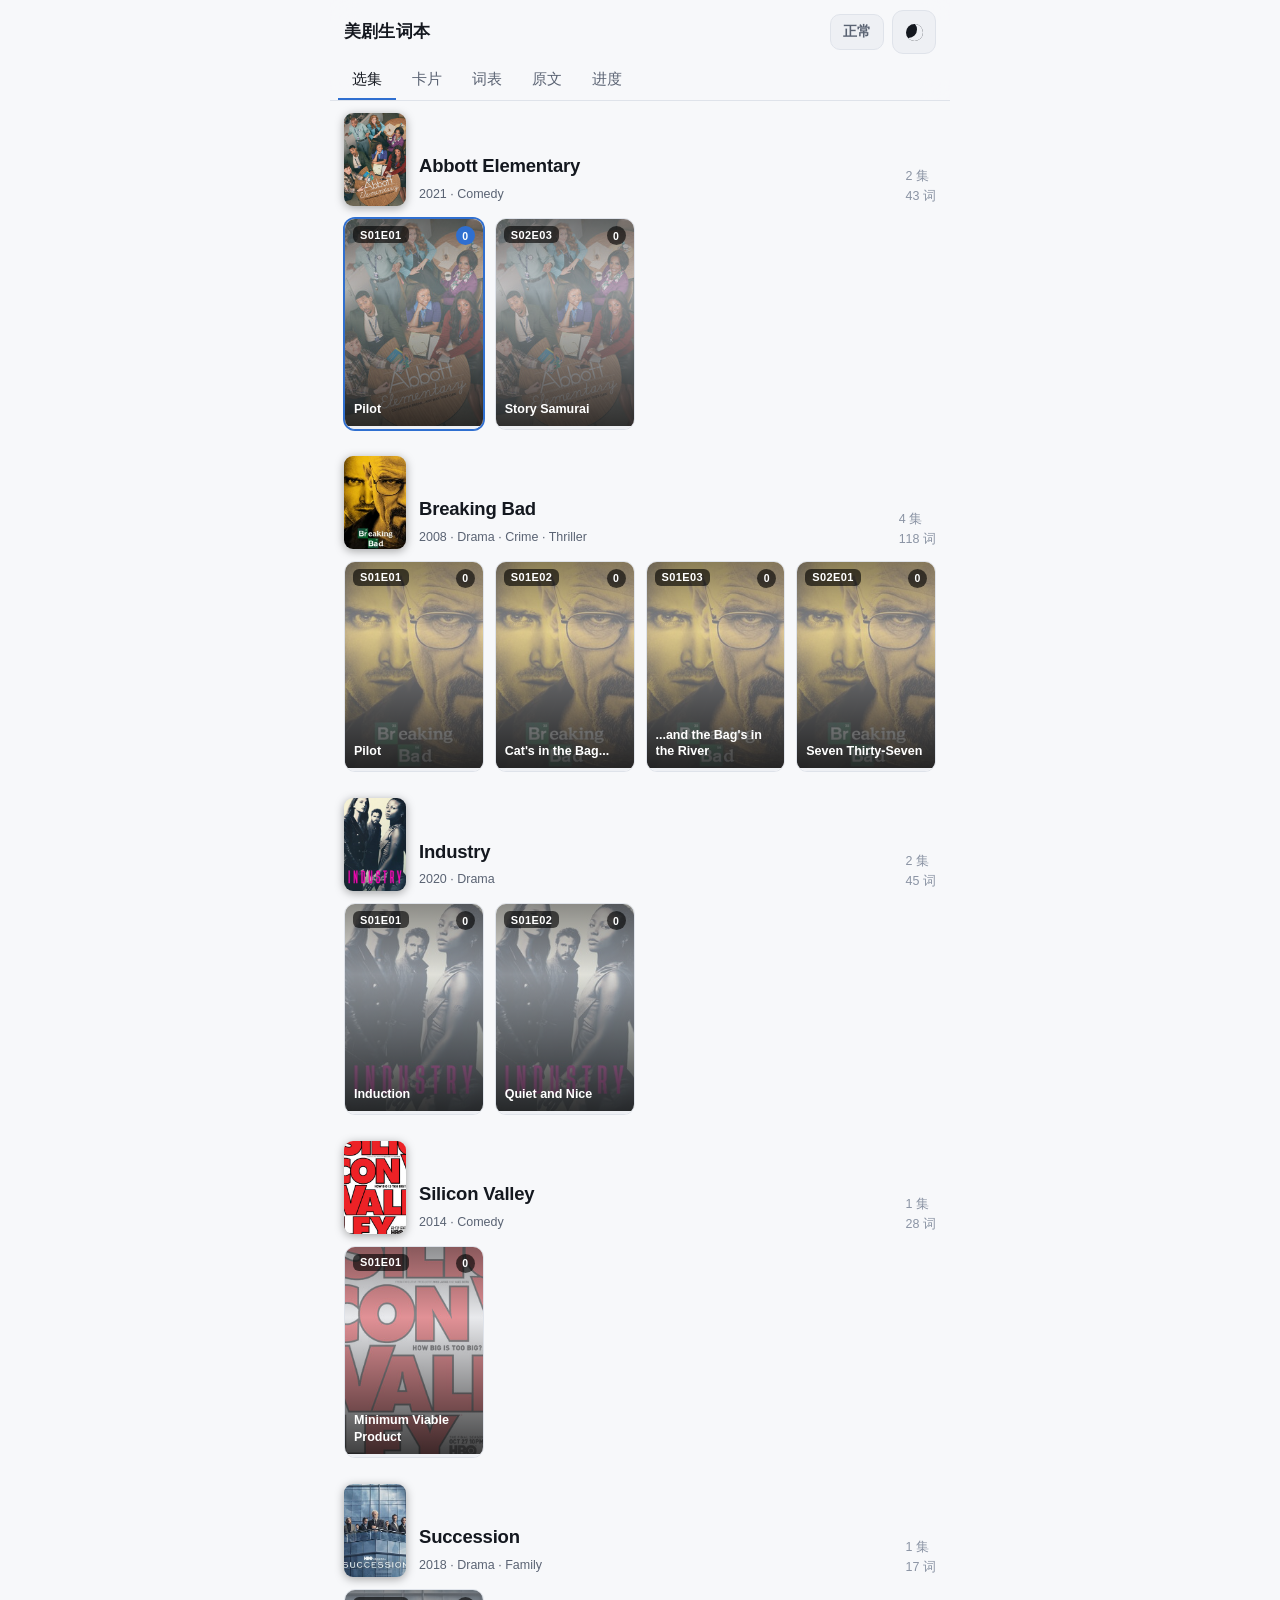
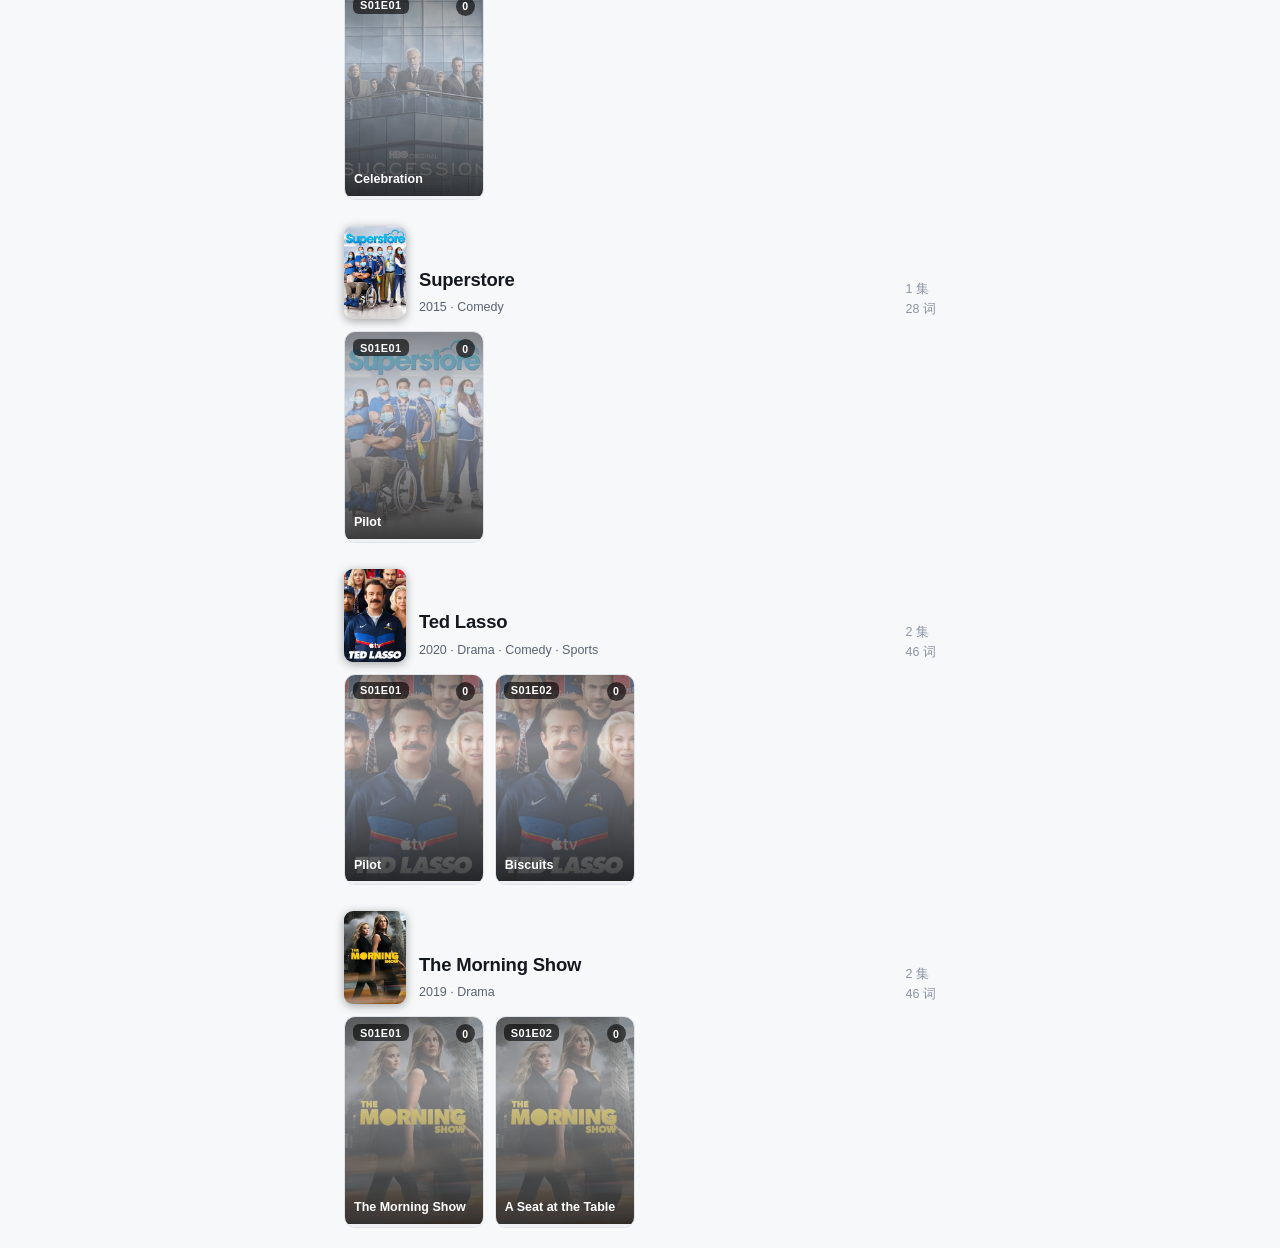
==== index.html @ f0493103 "Deploy 2026-10-09 22:53" ====
<!DOCTYPE html>
<html lang="zh-CN">
<head>
<meta charset="utf-8">
<meta name="viewport" content="width=device-width,initial-scale=1,viewport-fit=cover,maximum-scale=1">
<meta name="theme-color" content="#0f1115">
<meta name="apple-mobile-web-app-capable" content="yes">
<meta name="apple-mobile-web-app-status-bar-style" content="black-translucent">
<meta name="apple-mobile-web-app-title" content="美剧生词本">
<title>美剧生词本</title>
<link rel="manifest" href="manifest.webmanifest">
<link rel="icon" href="icon.svg" type="image/svg+xml">
<link rel="apple-touch-icon" href="icon.svg">
<link rel="stylesheet" href="assets/app.css?v=a0de4912">
</head>
<body>
<div id="app" data-view="library">
  <header class="topbar">
    <div class="topbar-row">
      <h1 class="brand">美剧生词本</h1>
      <div class="topbar-actions">
        <button id="btn-rate" class="rate-btn" aria-label="朗读速度">慢</button>
        <button id="btn-theme" class="icon-btn" aria-label="切换主题">
          <span class="ico-theme"></span>
        </button>
      </div>
    </div>
    <nav class="tabs" role="tablist">
      <button class="tab is-active" data-tab="library" role="tab">选集</button>
      <button class="tab" data-tab="cards" role="tab">卡片</button>
      <button class="tab" data-tab="list" role="tab">词表</button>
      <button class="tab" data-tab="script" role="tab">原文</button>
      <button class="tab" data-tab="stats" role="tab">进度</button>
    </nav>
  </header>

  <section id="view-library" class="view is-active">
    <div id="library-body" class="library-body"></div>
  </section>

  <section id="view-cards" class="view">
    <div class="toolbar">
      <select id="filter-episode" class="select" aria-label="选择剧集"></select>
      <select id="filter-level" class="select" aria-label="按级别筛选">
        <option value="">全部级别</option>
        <option value="B2">B2</option>
        <option value="C1">C1</option>
      </select>
      <select id="filter-status" class="select" aria-label="按掌握状态筛选">
        <option value="">全部状态</option>
        <option value="new">未学习</option>
        <option value="learning">复习中</option>
        <option value="mastered">已掌握</option>
      </select>
    </div>

    <div class="progress-strip">
      <div class="progress-track"><div id="progress-fill" class="progress-fill"></div></div>
      <div class="progress-meta">
        <span id="progress-count">0 / 0</span>
        <span id="progress-pct">0%</span>
      </div>
    </div>

    <div id="card-stage" class="card-stage"></div>

    <div id="card-nav" class="card-nav">
      <button id="btn-prev" class="btn btn-ghost" aria-label="上一个">‹</button>
      <button id="btn-known" class="btn btn-known">认识</button>
      <button id="btn-unsure" class="btn btn-unsure">模糊</button>
      <button id="btn-flip" class="btn btn-primary">看释义</button>
      <button id="btn-next" class="btn btn-ghost" aria-label="下一个">›</button>
    </div>
  </section>

  <section id="view-list" class="view">
    <div class="toolbar">
      <input id="search" class="input" type="search" placeholder="搜索单词或释义…" autocomplete="off">
    </div>
    <ul id="word-list" class="word-list"></ul>
  </section>

  <section id="view-script" class="view">
    <div class="toolbar">
      <select id="script-episode" class="select" aria-label="选择剧集"></select>
      <label class="switch">
        <input id="script-tap" type="checkbox" checked>
        <span>点击查词</span>
      </label>
    </div>
    <div id="script-meta" class="script-meta"></div>
    <div id="script-body" class="script-body"></div>
  </section>

  <section id="view-stats" class="view">
    <div id="stats-body" class="stats-body"></div>
  </section>
</div>

<div id="sheet" class="sheet" hidden>
  <div class="sheet-backdrop" data-close></div>
  <div class="sheet-panel" role="dialog" aria-modal="true">
    <div class="sheet-grip"></div>
    <div id="sheet-body" class="sheet-body"></div>
  </div>
</div>

<script src="assets/data.js?v=23176e97"></script>
<script src="assets/app.js?v=cdc74d9d"></script>
</body>
</html>
---- assets/app.css ----
:root {
  --bg: #0f1115;
  --bg-elev: #171a21;
  --bg-soft: #1e222b;
  --line: #2a2f3a;
  --fg: #e8eaed;
  --fg-dim: #9aa3b2;
  --fg-faint: #6b7484;
  --accent: #5b9dff;
  --b2: #4ec9a5;
  --c1: #c99bf0;
  --warn: #f0b45f;
  --danger: #f07272;
  --radius: 14px;
  --tap: 44px;
}

html[data-theme="light"] {
  --bg: #f7f8fa;
  --bg-elev: #ffffff;
  --bg-soft: #eef0f4;
  --line: #dfe3ea;
  --fg: #14181f;
  --fg-dim: #5a6373;
  --fg-faint: #8b94a4;
  --accent: #2f6fd0;
  --b2: #1f9c78;
  --c1: #8b4fc4;
}

* { box-sizing: border-box; -webkit-tap-highlight-color: transparent; }

body {
  margin: 0;
  background: var(--bg);
  color: var(--fg);
  font: 16px/1.6 -apple-system, BlinkMacSystemFont, "Segoe UI", "PingFang SC",
        "Hiragino Sans GB", "Microsoft YaHei", sans-serif;
  overscroll-behavior-y: contain;
}

#app { padding-bottom: env(safe-area-inset-bottom); }

/* ---------- top bar ---------- */
.topbar {
  position: sticky; top: 0; z-index: 20;
  background: color-mix(in srgb, var(--bg) 88%, transparent);
  backdrop-filter: saturate(160%) blur(12px);
  border-bottom: 1px solid var(--line);
  padding-top: env(safe-area-inset-top);
}
.topbar-row {
  display: flex; align-items: center; justify-content: space-between;
  padding: 10px 14px 6px;
}
.brand { margin: 0; font-size: 17px; font-weight: 650; letter-spacing: .2px; }

.topbar-actions { display: flex; align-items: center; gap: 8px; }
.rate-btn {
  min-height: 36px; padding: 0 12px; border-radius: 10px;
  background: var(--bg-soft); border: 1px solid var(--line);
  color: var(--fg-dim); font-size: 13.5px; font-weight: 600;
  font-family: inherit; cursor: pointer;
}
.rate-btn.is-on { color: var(--accent); border-color: var(--accent); }

.icon-btn {
  min-width: var(--tap); min-height: var(--tap);
  display: grid; place-items: center;
  background: var(--bg-soft); border: 1px solid var(--line);
  border-radius: 11px; color: var(--fg); cursor: pointer;
}
.ico-theme {
  width: 17px; height: 17px; border-radius: 50%;
  background: var(--fg);
  box-shadow: inset -6px -3px 0 0 var(--bg-soft);
}

.tabs {
  display: flex; gap: 2px; padding: 0 8px;
  overflow-x: auto; scrollbar-width: none;
}
.tabs::-webkit-scrollbar { display: none; }
.tab {
  flex: 0 0 auto; min-height: 40px; padding: 0 14px;
  background: none; border: 0; border-bottom: 2px solid transparent;
  color: var(--fg-dim); font-size: 14.5px; font-weight: 550;
  cursor: pointer; white-space: nowrap;
}
.tab.is-active { color: var(--fg); border-bottom-color: var(--accent); }

/* ---------- views ---------- */
.view { display: none; padding: 12px 14px 20px; }
.view.is-active { display: block; }

/* ---------- toolbar ---------- */
.toolbar {
  display: flex; gap: 8px; margin-bottom: 12px;
  overflow-x: auto; scrollbar-width: none;
}
.toolbar::-webkit-scrollbar { display: none; }
.select, .input {
  flex: 1 1 auto; min-width: 108px; min-height: var(--tap);
  padding: 0 12px; border-radius: 11px;
  background: var(--bg-elev); color: var(--fg);
  border: 1px solid var(--line); font-size: 15px; font-family: inherit;
}
.input { flex: 1 1 100%; min-width: 0; }

.switch {
  display: flex; align-items: center; gap: 6px;
  flex: 0 0 auto; min-height: var(--tap); padding: 0 12px;
  background: var(--bg-elev); border: 1px solid var(--line);
  border-radius: 11px; font-size: 14px; color: var(--fg-dim); white-space: nowrap;
}
.switch input { width: 17px; height: 17px; accent-color: var(--accent); }

/* ---------- progress ---------- */
.progress-strip { margin-bottom: 14px; }
.progress-track {
  height: 5px; border-radius: 3px; background: var(--bg-soft); overflow: hidden;
}
.progress-fill {
  height: 100%; width: 0; border-radius: 3px;
  background: linear-gradient(90deg, var(--b2), var(--accent));
  transition: width .3s ease;
}
.progress-meta {
  display: flex; justify-content: space-between;
  margin-top: 5px; font-size: 12.5px; color: var(--fg-faint);
  font-variant-numeric: tabular-nums;
}

/* ---------- flashcard ---------- */
.card-stage { perspective: 1400px; margin-bottom: 14px; }
.flashcard {
  position: relative; width: 100%; min-height: 340px;
  transform-style: preserve-3d;
  transition: transform .42s cubic-bezier(.4,.2,.2,1);
}
.flashcard.is-flipped { transform: rotateY(180deg); }
.fc-face {
  position: absolute; inset: 0;
  display: flex; flex-direction: column;
  padding: 20px 18px; border-radius: var(--radius);
  background: var(--bg-elev); border: 1px solid var(--line);
  backface-visibility: hidden; -webkit-backface-visibility: hidden;
  overflow-y: auto; overscroll-behavior: contain;
}
.fc-front { transform: rotateY(0deg); }
.fc-back { transform: rotateY(180deg); }

.fc-head { display: flex; align-items: flex-start; gap: 10px; margin-bottom: 4px; }
.fc-word {
  margin: 0; font-size: 27px; font-weight: 680; letter-spacing: -.3px;
  word-break: break-word; flex: 1;
}
.spk {
  flex: 0 0 auto; width: 38px; height: 38px; border-radius: 50%;
  display: grid; place-items: center;
  background: var(--bg-soft); border: 1px solid var(--line);
  color: var(--accent); font-size: 17px; cursor: pointer;
}
.spk:active { transform: scale(.9); }
.spk.is-playing { background: var(--accent); color: #fff; border-color: var(--accent); }
.spk-label {
  display: inline-flex; align-items: center; gap: 6px;
  margin-top: 7px; padding: 4px 10px; border-radius: 8px;
  background: var(--bg-soft); border: 1px solid var(--line);
  color: var(--accent); font-size: 12.5px; font-weight: 600;
  font-family: inherit; cursor: pointer;
}
.spk-label.is-playing { background: var(--accent); color: #fff; border-color: var(--accent); }
.tts-none {
  margin-top: 8px; font-size: 12px; color: var(--warn);
}
.fc-pos { color: var(--fg-faint); font-size: 14px; font-style: italic; }
.fc-phon { color: var(--accent); font-size: 16.5px; margin: 6px 0 2px; }
.fc-hint { margin-top: auto; color: var(--fg-faint); font-size: 13.5px; text-align: center; }

.badge {
  flex: 0 0 auto; padding: 3px 9px; border-radius: 7px;
  font-size: 12px; font-weight: 700; letter-spacing: .3px;
}
.badge-B2 { background: color-mix(in srgb, var(--b2) 20%, transparent); color: var(--b2); }
.badge-C1 { background: color-mix(in srgb, var(--c1) 20%, transparent); color: var(--c1); }

.fc-row { margin-top: 12px; }
.fc-label {
  font-size: 11.5px; font-weight: 700; letter-spacing: .8px;
  text-transform: uppercase; color: var(--fg-faint); margin-bottom: 3px;
}
.fc-def-en { font-size: 15.5px; }
.fc-def-cn { font-size: 15.5px; color: var(--fg); margin-top: 4px; }
.fc-quote {
  font-size: 15px; font-style: italic; color: var(--fg-dim);
  border-left: 2.5px solid var(--accent); padding-left: 11px;
}
.fc-quote-cn { font-size: 14.5px; color: var(--fg-dim); margin-top: 5px; }
.fc-example {
  font-size: 15px; background: var(--bg-soft);
  padding: 9px 11px; border-radius: 9px;
}
.fc-example-cn { font-size: 14px; color: var(--fg-dim); margin-top: 4px; }
.fc-note {
  font-size: 13.5px; color: var(--warn);
  background: color-mix(in srgb, var(--warn) 11%, transparent);
  padding: 8px 10px; border-radius: 9px;
}

/* ---------- card nav ---------- */
.card-nav { display: flex; gap: 7px; }
.btn {
  min-height: var(--tap); padding: 0 12px; border-radius: 11px;
  border: 1px solid var(--line); background: var(--bg-elev);
  color: var(--fg); font-size: 14.5px; font-weight: 600;
  font-family: inherit; cursor: pointer;
}
.btn:active { transform: scale(.97); }
.btn:disabled { opacity: .4; }
.btn-ghost { flex: 0 0 44px; font-size: 21px; padding: 0; color: var(--fg-dim); }
.btn-primary { flex: 2; background: var(--accent); border-color: var(--accent); color: #fff; }
.btn-known { flex: 1.3; color: var(--b2); border-color: color-mix(in srgb, var(--b2) 40%, var(--line)); }
.btn-unsure { flex: 1.3; color: var(--warn); border-color: color-mix(in srgb, var(--warn) 40%, var(--line)); }

.empty { text-align: center; color: var(--fg-faint); padding: 40px 20px; font-size: 14.5px; }

/* ---------- library / episode picker ---------- */
.library-body { display: grid; gap: 26px; }

.show-head { display: flex; gap: 13px; align-items: flex-end; margin-bottom: 12px; }
.show-thumb {
  width: 62px; height: auto; aspect-ratio: 2 / 3;
  border-radius: 9px; object-fit: cover; flex: 0 0 auto;
  background: var(--bg-soft);
  box-shadow: 0 2px 10px rgba(0,0,0,.35);
}
.show-meta { flex: 1; min-width: 0; padding-bottom: 2px; }
.show-title { margin: 0 0 3px; font-size: 18.5px; font-weight: 680; letter-spacing: -.2px; }
.show-sub { font-size: 12.5px; color: var(--fg-dim); }
.show-count { font-size: 12.5px; color: var(--fg-faint); white-space: nowrap; }

.ep-grid {
  display: grid; gap: 11px;
  grid-template-columns: repeat(auto-fill, minmax(124px, 1fr));
}
.ep-card {
  position: relative; display: block; width: 100%; padding: 0;
  border: 1px solid var(--line); border-radius: 11px; overflow: hidden;
  background: var(--bg-elev); cursor: pointer; text-align: left;
}
.ep-card:active { transform: scale(.975); }
.ep-art {
  position: relative; aspect-ratio: 2 / 3; overflow: hidden;
  background: var(--bg-soft);
}
.ep-art img {
  width: 100%; height: 100%; object-fit: cover;
  opacity: .42; transition: opacity .2s;
}
.ep-card:hover .ep-art img, .ep-card.is-active .ep-art img { opacity: .58; }
.ep-scrim {
  position: absolute; inset: 0;
  background: linear-gradient(180deg, rgba(0,0,0,.42) 0%, rgba(0,0,0,.05) 34%, rgba(0,0,0,.74) 100%);
}
.ep-code {
  position: absolute; top: 7px; left: 8px;
  padding: 2.5px 7px; border-radius: 6px;
  background: rgba(0,0,0,.62); color: #fff;
  font-size: 11px; font-weight: 700; letter-spacing: .4px;
  font-variant-numeric: tabular-nums;
}
.ep-title {
  position: absolute; left: 9px; right: 9px; bottom: 8px;
  font-size: 12.5px; font-weight: 600; line-height: 1.35; color: #fff;
  display: -webkit-box; -webkit-line-clamp: 2; -webkit-box-orient: vertical;
  overflow: hidden;
}
.ep-foot {
  position: absolute; top: 7px; right: 8px;
  width: 19px; height: 19px; border-radius: 50%;
  display: grid; place-items: center;
  background: rgba(0,0,0,.62); color: #fff;
  font-size: 10.5px; font-weight: 700;
}
.ep-foot.done { background: var(--b2); color: #06231b; }
.ep-bar {
  position: relative; height: 3px; background: var(--bg-soft);
}
.ep-bar > i { position: absolute; inset: 0 auto 0 0; background: var(--b2); border-radius: 0 3px 3px 0; }
.ep-card.is-active { border-color: var(--accent); box-shadow: 0 0 0 1px var(--accent); }
.ep-card.is-active .ep-foot { background: var(--accent); color: #fff; }

/* ---------- word list ---------- */
.word-list { list-style: none; margin: 0; padding: 0; }
.word-item {
  background: var(--bg-elev); border: 1px solid var(--line);
  border-radius: var(--radius); margin-bottom: 8px; overflow: hidden;
}
.wi-head {
  display: flex; align-items: center; gap: 10px;
  width: 100%; min-height: var(--tap); padding: 12px 14px;
  background: none; border: 0; color: var(--fg);
  font-size: 16px; font-family: inherit; text-align: left; cursor: pointer;
}
.wi-word { font-weight: 620; flex: 1; word-break: break-word; }
.wi-dot { width: 8px; height: 8px; border-radius: 50%; flex: 0 0 auto; }
.wi-dot.new { background: var(--fg-faint); }
.wi-dot.learning { background: var(--warn); }
.wi-dot.mastered { background: var(--b2); }
.wi-chev { color: var(--fg-faint); transition: transform .2s; }
.word-item.is-open .wi-chev { transform: rotate(90deg); }
.wi-spk { width: 34px; height: 34px; font-size: 15px; flex: 0 0 auto; }
.sheet-tts { display: flex; gap: 8px; flex-wrap: wrap; margin-bottom: 12px; }
.wi-body {
  padding: 0 14px 14px; font-size: 14.5px; color: var(--fg-dim);
  border-top: 1px solid var(--line); padding-top: 12px;
}
.word-item:not(.is-open) .wi-body { display: none; }

/* ---------- script ---------- */
.script-meta {
  font-size: 13px; color: var(--fg-faint); margin-bottom: 12px;
  padding-bottom: 10px; border-bottom: 1px solid var(--line);
}
.script-body {
  font-size: 15.5px; line-height: 1.85; white-space: pre-wrap;
  word-break: break-word;
}
.script-body .ln { display: block; padding: 1px 0; }
.script-body .ln[data-hit="1"] {
  background: color-mix(in srgb, var(--accent) 15%, transparent);
  border-radius: 4px;
}
.tok { border-radius: 3px; }
.tapmode .tok[data-w="1"] {
  box-shadow: inset 0 -1.5px 0 color-mix(in srgb, var(--accent) 60%, transparent);
}

/* ---------- stats ---------- */
.stats-body { display: grid; gap: 12px; }
.stat-card {
  background: var(--bg-elev); border: 1px solid var(--line);
  border-radius: var(--radius); padding: 16px;
}
.stat-num { font-size: 31px; font-weight: 700; letter-spacing: -.5px; }
.stat-cap { font-size: 13px; color: var(--fg-dim); margin-top: 2px; }
.stat-grid { display: grid; grid-template-columns: repeat(3, 1fr); gap: 10px; }
.bar-row { display: flex; align-items: center; gap: 9px; margin-bottom: 9px; font-size: 13px; }
.bar-label {
  flex: 0 0 92px; color: var(--fg-dim);
  white-space: nowrap; overflow: hidden; text-overflow: ellipsis;
}
.bar-track { flex: 1; height: 7px; border-radius: 4px; background: var(--bg-soft); overflow: hidden; }
.bar-fill { height: 100%; border-radius: 4px; }
.bar-val { flex: 0 0 34px; text-align: right; color: var(--fg-faint); font-variant-numeric: tabular-nums; }
.stat-actions { display: flex; gap: 8px; flex-wrap: wrap; }

/* ---------- sheet ---------- */
.sheet { position: fixed; inset: 0; z-index: 60; }
.sheet[hidden] { display: none; }
.sheet-backdrop { position: absolute; inset: 0; background: rgba(0,0,0,.55); }
.sheet-panel {
  position: absolute; left: 0; right: 0; bottom: 0;
  max-height: 86vh; display: flex; flex-direction: column;
  background: var(--bg-elev); border-radius: 20px 20px 0 0;
  border-top: 1px solid var(--line);
  padding-bottom: env(safe-area-inset-bottom);
  animation: slideup .26s cubic-bezier(.3,1,.5,1);
}
@keyframes slideup { from { transform: translateY(100%); } to { transform: translateY(0); } }
.sheet-grip {
  width: 34px; height: 4px; border-radius: 2px; background: var(--line);
  margin: 9px auto 4px; flex: 0 0 auto;
}
.sheet-body {
  overflow-y: auto; padding: 12px 18px 22px;
  -webkit-overflow-scrolling: touch;
}
.sheet-title { margin: 0 0 3px; font-size: 21px; font-weight: 680; word-break: break-word; }
.sheet-phon { color: var(--accent); font-size: 15px; margin-bottom: 10px; }

@media (min-width: 640px) {
  #app { max-width: 620px; margin: 0 auto; }
  .card-stage { min-height: 380px; }
}

@media (prefers-reduced-motion: reduce) {
  * { animation: none !important; transition: none !important; }
}
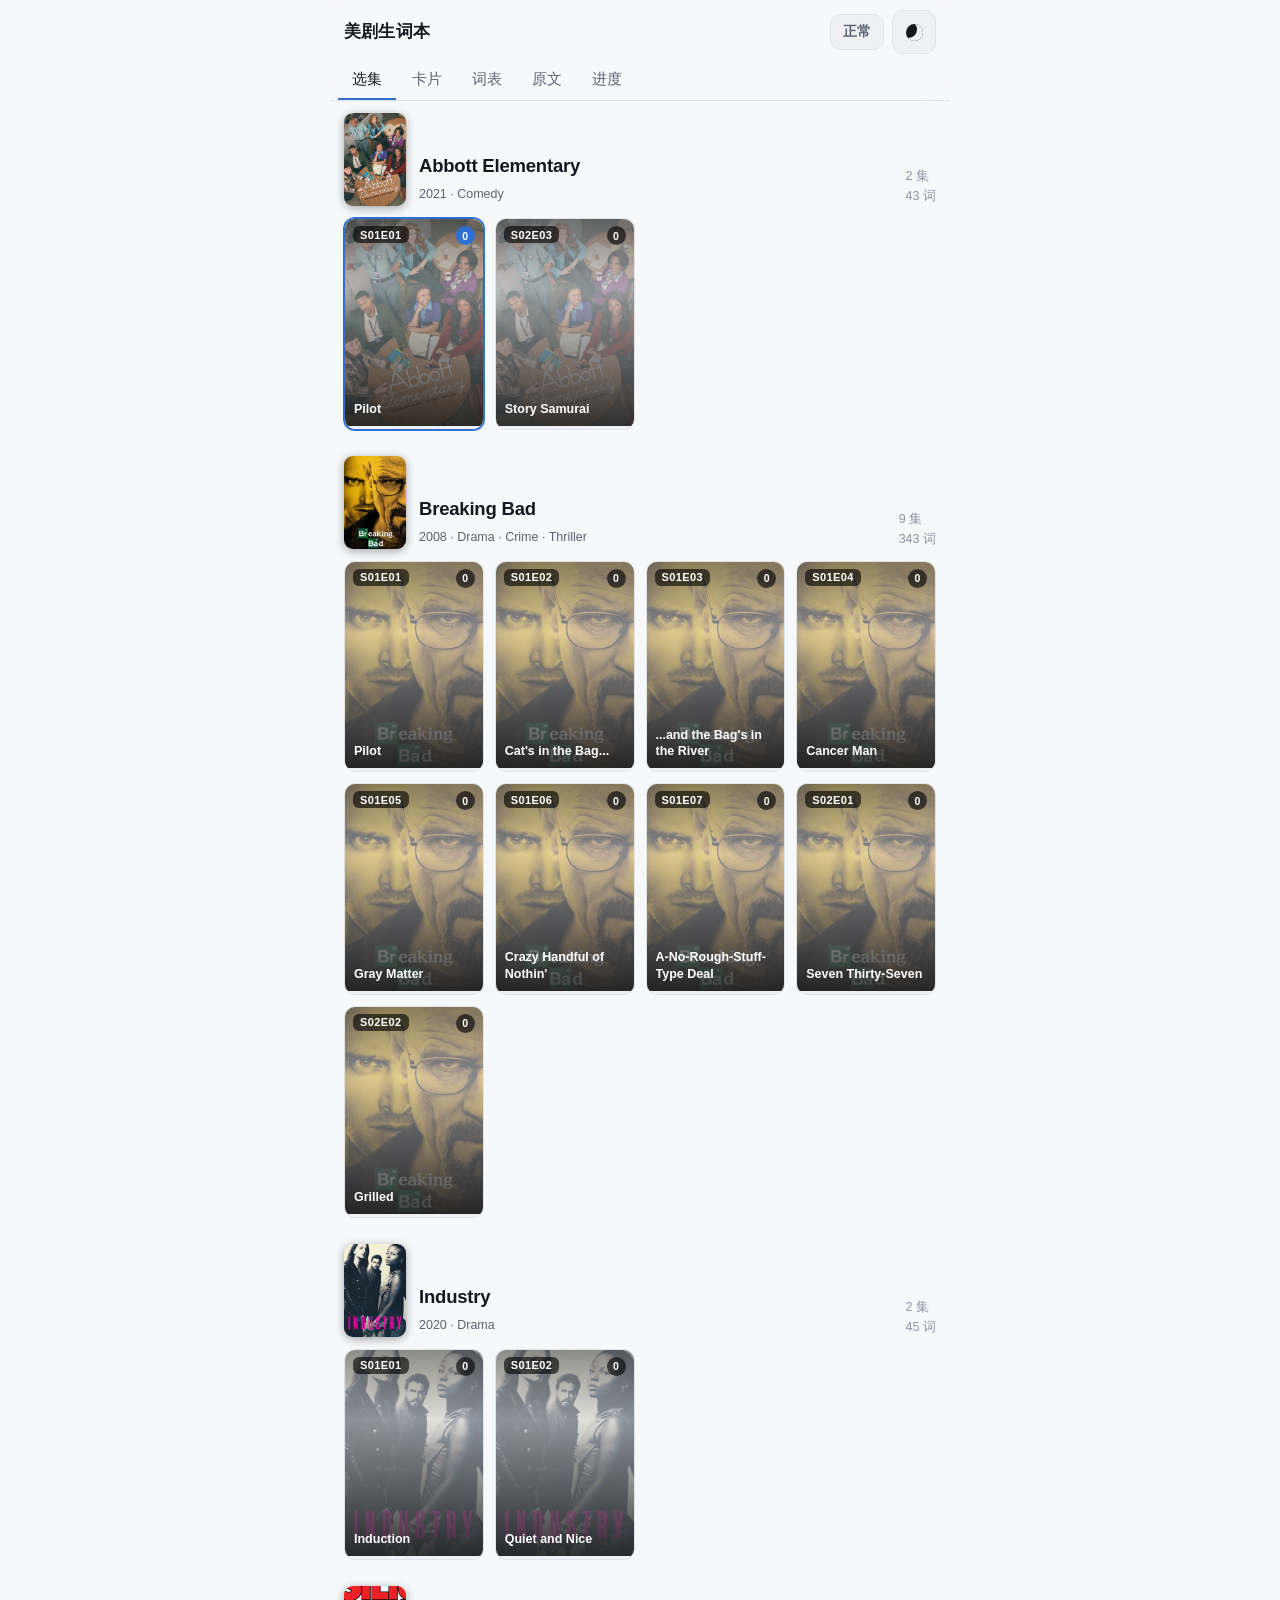
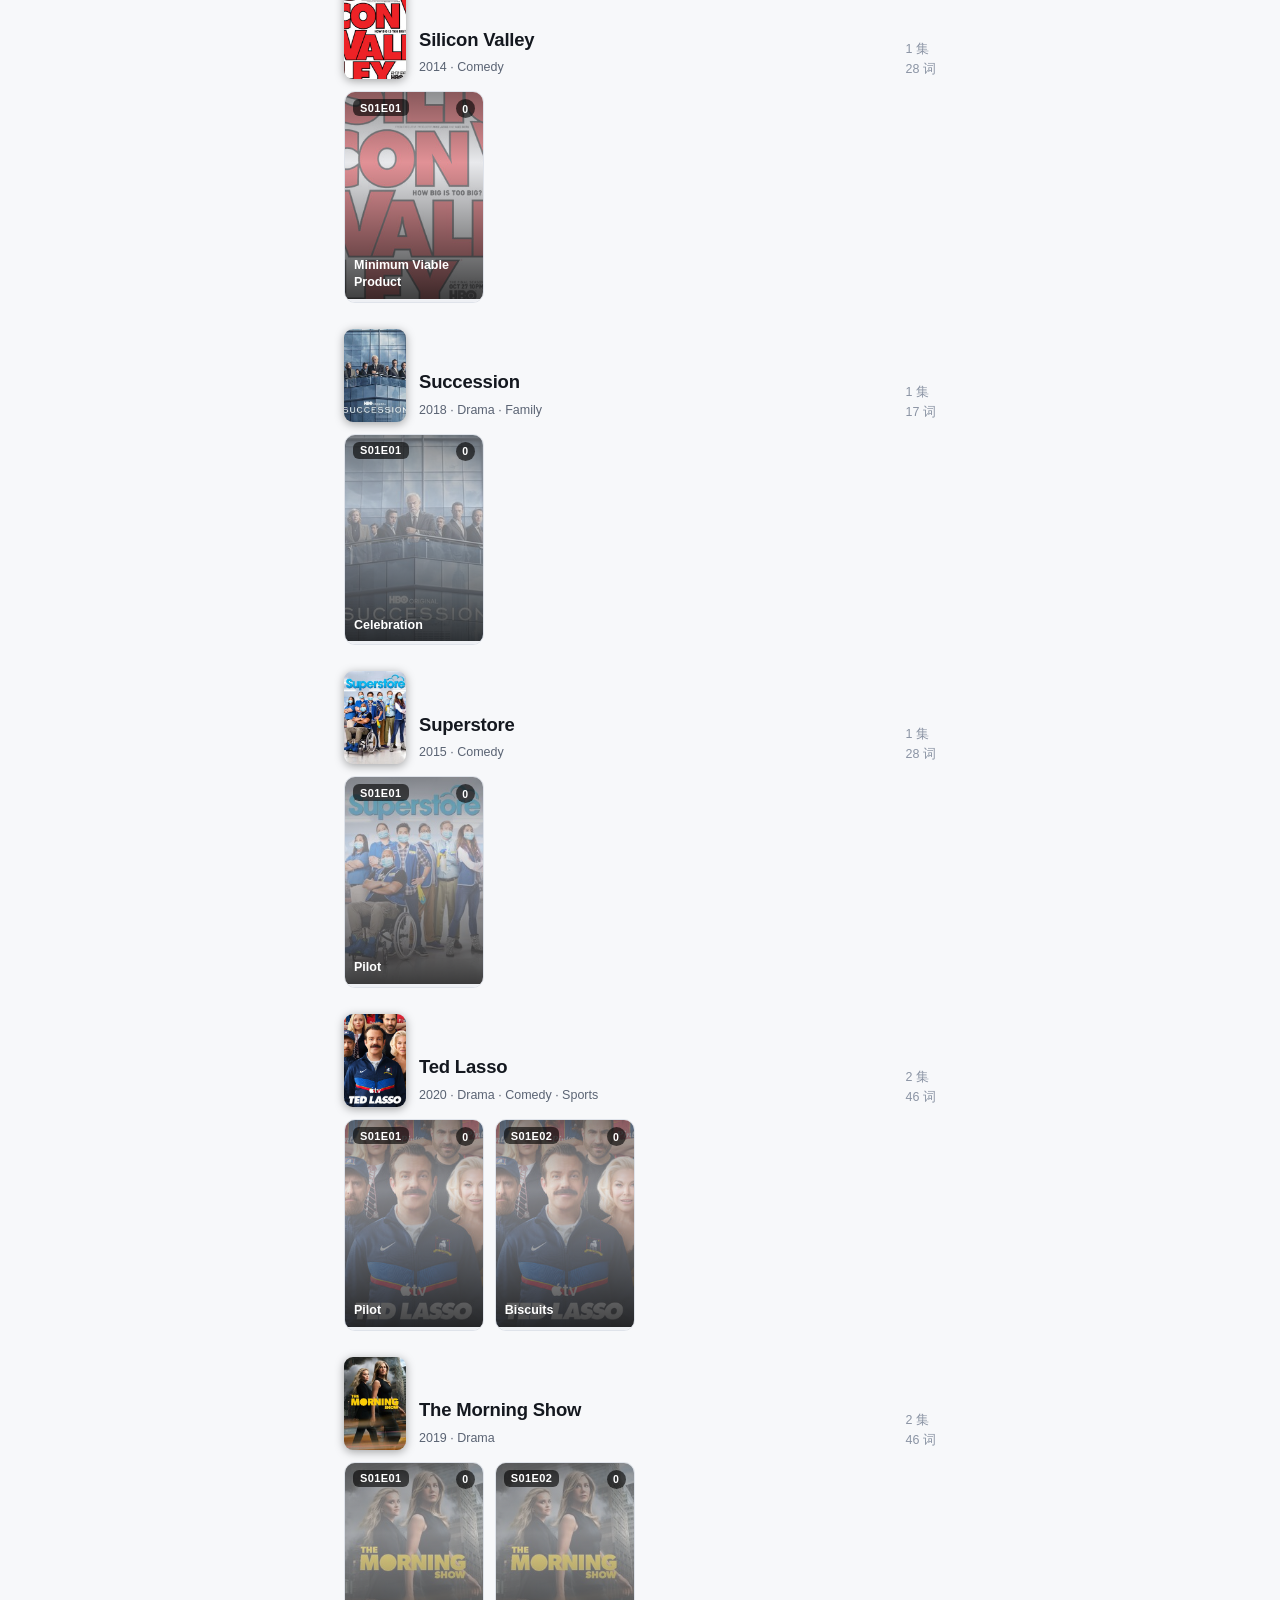
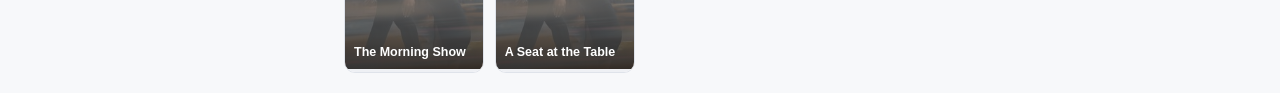
==== commit d8654398: "Deploy 2026-10-14 11:41" ====
--- a/index.html
+++ b/index.html
@@ -105,7 +105,7 @@
   </div>
 </div>
 
-<script src="assets/data.js?v=23176e97"></script>
+<script src="assets/data.js?v=2f0c6f63"></script>
 <script src="assets/app.js?v=cdc74d9d"></script>
 </body>
 </html>
